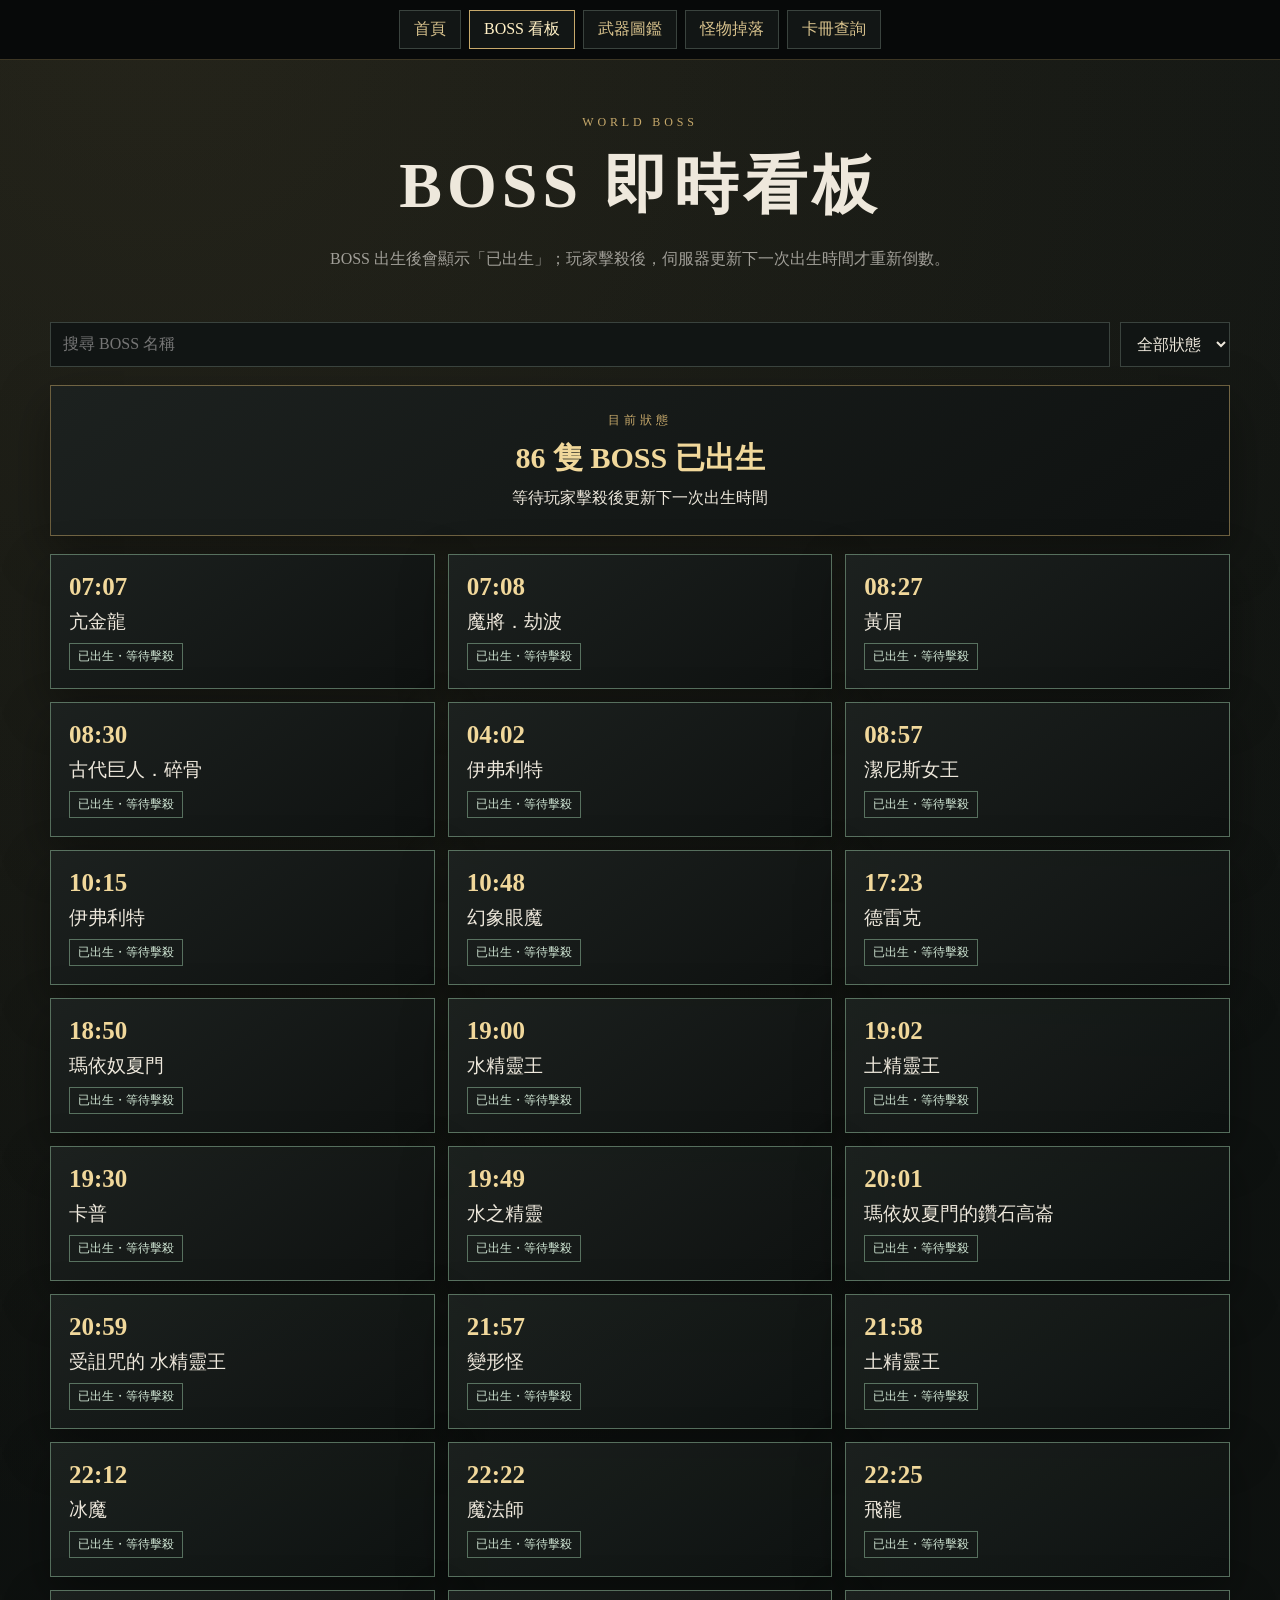
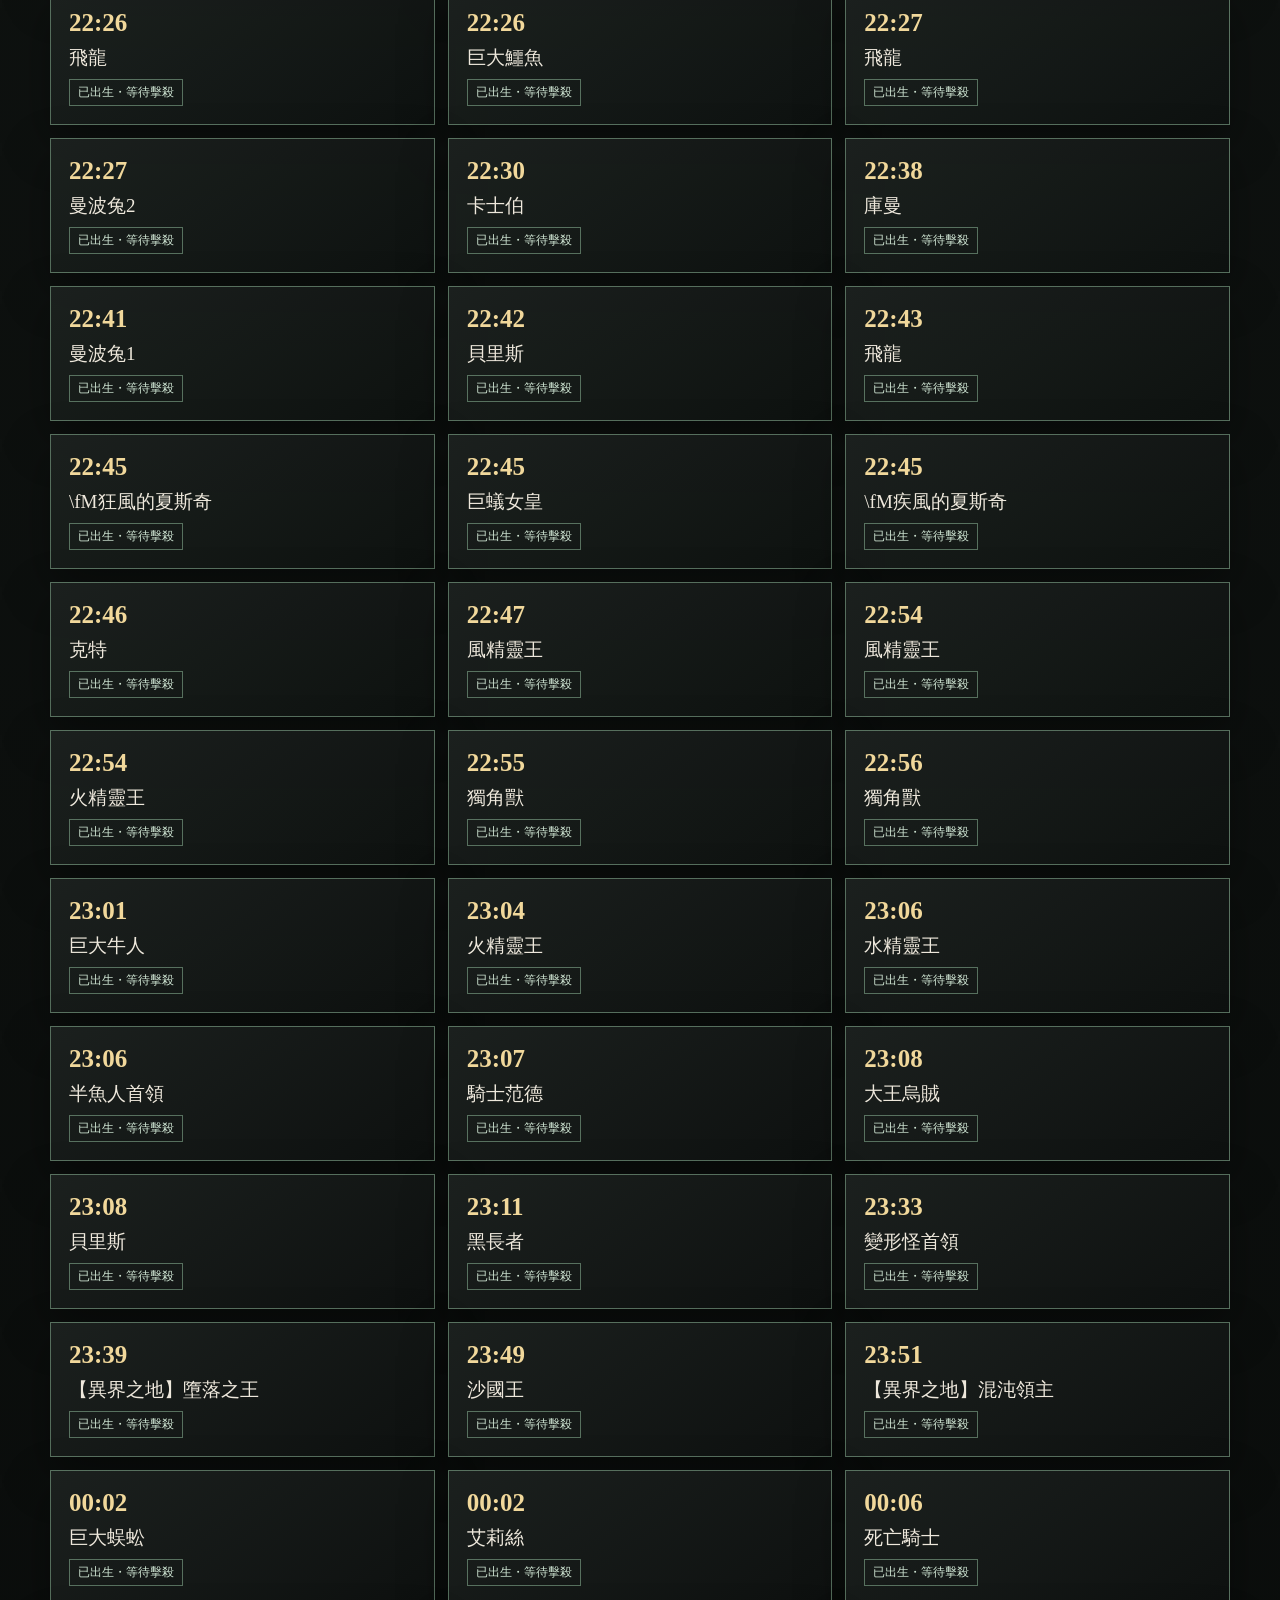
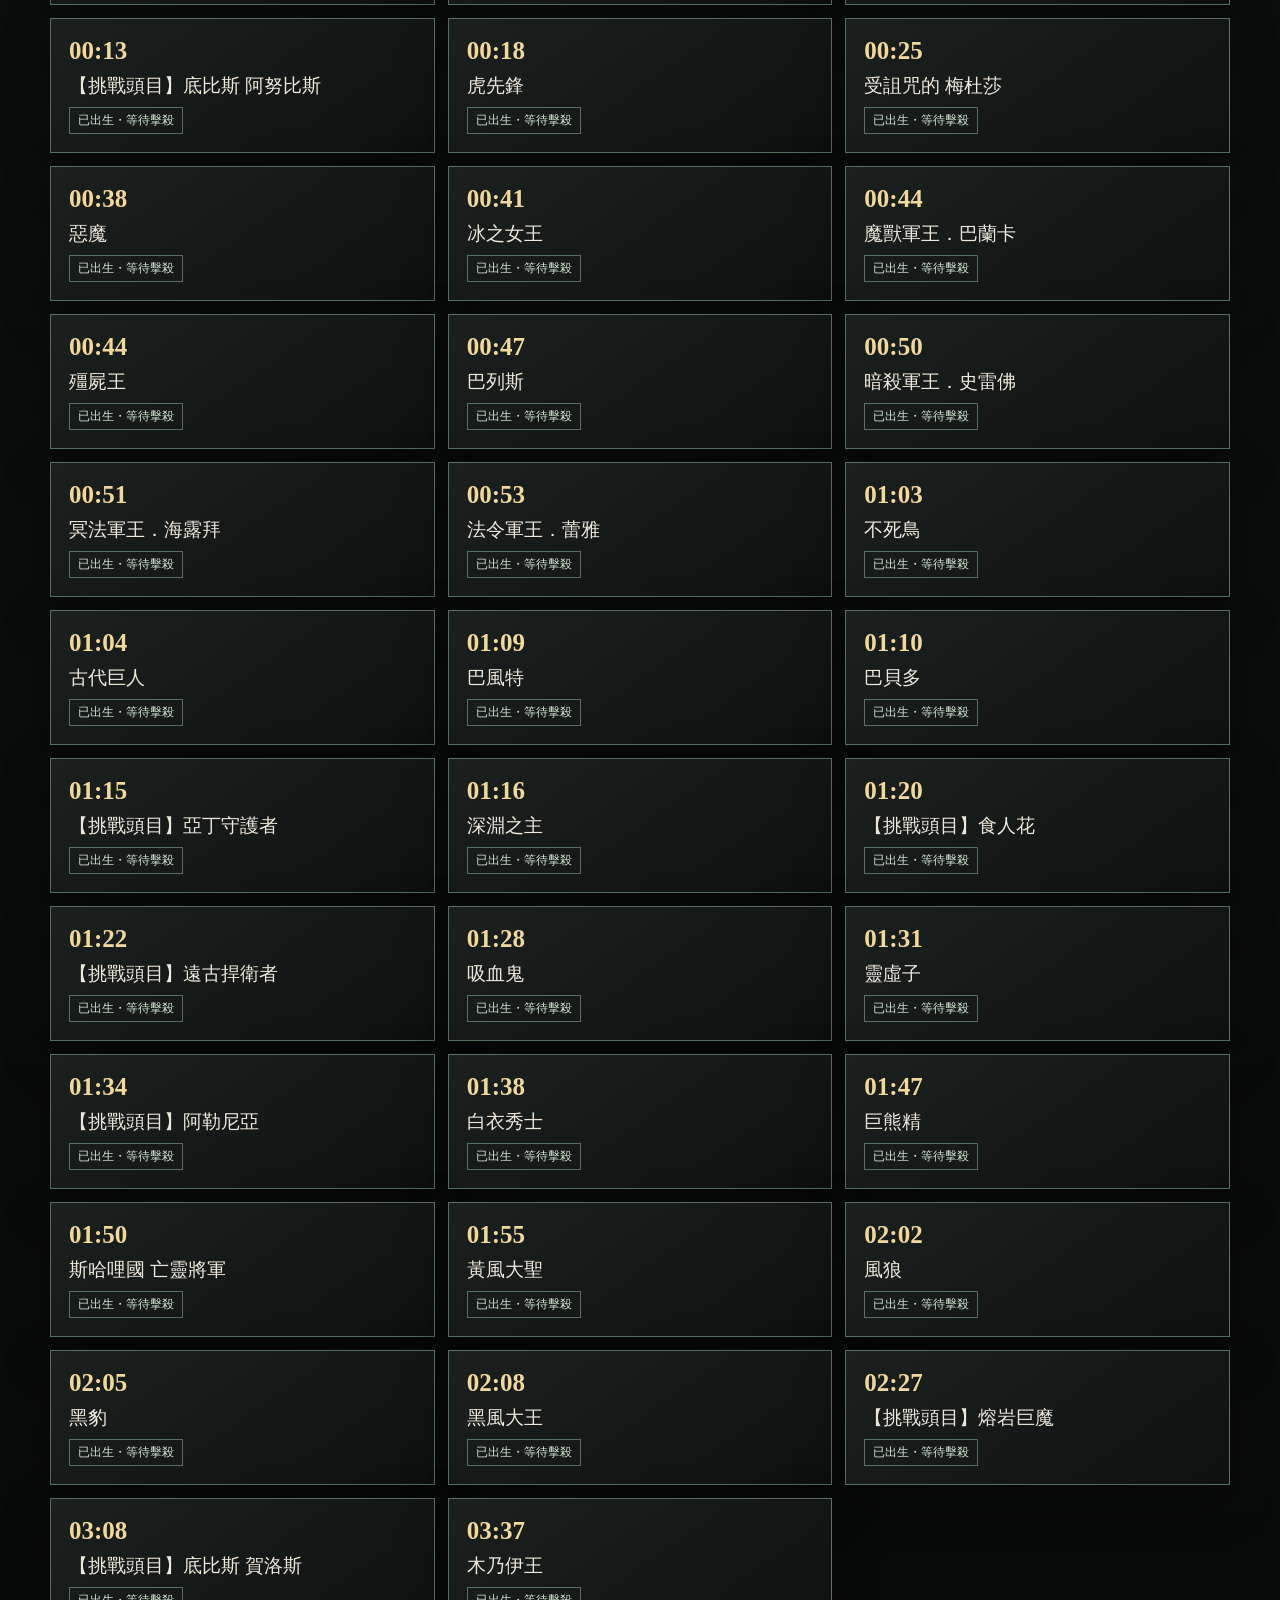
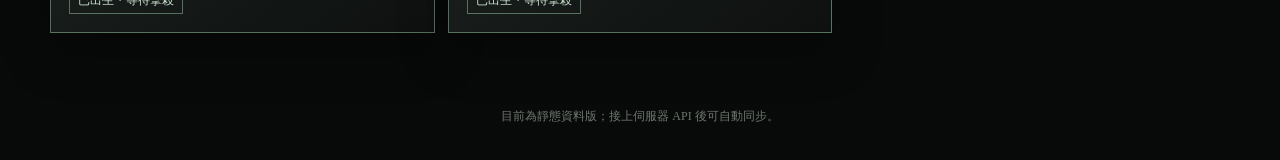
==== index.html @ adc169c2 "Add files via upload" ====
<!doctype html><html lang="zh-Hant"><head><meta charset="utf-8"><meta name="viewport" content="width=device-width,initial-scale=1"><title>黑神話天堂｜BOSS 即時看板</title><style>
:root{--bg:#090b0b;--panel:#151917;--line:#3a433e;--gold:#c7a96b;--gold2:#f1d89b;--text:#eee8dc;--muted:#a19f98;--green:#8fb89a;--red:#d18472}
*{box-sizing:border-box}body{margin:0;color:var(--text);font-family:"Noto Serif TC","Microsoft JhengHei",serif;background:radial-gradient(circle at 12% 0%,rgba(126,104,59,.18),transparent 30%),linear-gradient(180deg,#111513,#080a09);min-height:100vh}.wrap{width:min(1180px,calc(100% - 24px));margin:auto}.nav{position:sticky;top:0;z-index:20;display:flex;justify-content:center;gap:8px;flex-wrap:wrap;padding:10px;background:rgba(7,9,9,.95);border-bottom:1px solid rgba(199,169,107,.28);backdrop-filter:blur(10px)}.nav a{color:#d8c28d;text-decoration:none;border:1px solid var(--line);padding:8px 14px;background:#121615}.nav a:hover,.nav a.active{border-color:var(--gold);color:#fff0c5}.hero{text-align:center;padding:55px 0 32px}.eyebrow{color:var(--gold);letter-spacing:.32em;font-size:12px}.hero h1{margin:12px 0 8px;font-size:clamp(34px,6vw,64px);letter-spacing:.08em}.hero p{color:var(--muted);line-height:1.8}.panel{border:1px solid var(--line);background:linear-gradient(145deg,rgba(28,33,31,.97),rgba(14,17,16,.97));box-shadow:0 18px 48px rgba(0,0,0,.35)}.footer{text-align:center;color:#707670;padding:35px 0;font-size:12px}@media(max-width:600px){.nav a{padding:7px 9px;font-size:12px}.hero{padding-top:38px}}

.tools{display:grid;grid-template-columns:1fr auto;gap:10px;margin-bottom:18px}input,select{background:#111514;color:var(--text);border:1px solid var(--line);padding:12px;font:inherit}.lead{padding:26px;text-align:center;margin-bottom:18px;border-color:rgba(199,169,107,.5)}.lead-name{font-size:30px;color:var(--gold2);font-weight:800;margin:9px 0}.lead-time{font-size:48px;font-weight:800}.grid{display:grid;grid-template-columns:repeat(3,1fr);gap:13px;padding-bottom:40px}.card{padding:18px}.card.born{border-color:rgba(143,184,154,.55)}.card.next{border-color:var(--gold);box-shadow:0 0 30px rgba(199,169,107,.14)}.time{font-size:25px;color:var(--gold2);font-weight:800}.name{font-size:19px;margin:8px 0}.badge{display:inline-block;padding:4px 8px;font-size:12px;border:1px solid var(--line);color:var(--muted)}.born .badge{color:#d1e7d5;border-color:rgba(143,184,154,.55)}.next .badge{color:#ffe8ab;border-color:var(--gold)}.empty{padding:60px;text-align:center;color:var(--muted)}@media(max-width:900px){.grid{grid-template-columns:repeat(2,1fr)}}@media(max-width:600px){.tools{grid-template-columns:1fr}.grid{grid-template-columns:1fr}.lead-time{font-size:38px}}</style></head><body><nav class="nav"><a href="index.html">首頁</a><a class="active" href="boss.html">BOSS 看板</a><a href="weapon.html">武器圖鑑</a><a href="monster.html">怪物掉落</a><a href="cardbook.html">卡冊查詢</a></nav><header class="hero wrap"><div class="eyebrow">WORLD BOSS</div><h1>BOSS 即時看板</h1><p>BOSS 出生後會顯示「已出生」；玩家擊殺後，伺服器更新下一次出生時間才重新倒數。</p></header><main class="wrap"><div class="tools"><input id="q" placeholder="搜尋 BOSS 名稱"><select id="filter"><option value="all">全部狀態</option><option value="born">已出生</option><option value="future">倒數中</option></select></div><section id="lead" class="panel lead"></section><section id="grid" class="grid"></section></main><footer class="footer">目前為靜態資料版；接上伺服器 API 後可自動同步。</footer><script>const bosses=[{"name": "亢金龍", "spawnTime": "2026-07-11 07:07:59"}, {"name": "魔將．劫波", "spawnTime": "2026-07-11 07:08:57"}, {"name": "黃眉", "spawnTime": "2026-07-11 08:27:38"}, {"name": "古代巨人．碎骨", "spawnTime": "2026-07-11 08:30:13"}, {"name": "伊弗利特", "spawnTime": "2026-07-13 04:02:30"}, {"name": "潔尼斯女王", "spawnTime": "2026-07-13 08:57:05"}, {"name": "伊弗利特", "spawnTime": "2026-07-13 10:15:40"}, {"name": "幻象眼魔", "spawnTime": "2026-07-13 10:48:48"}, {"name": "德雷克", "spawnTime": "2026-07-13 17:23:53"}, {"name": "瑪依奴夏門", "spawnTime": "2026-07-13 18:50:08"}, {"name": "水精靈王", "spawnTime": "2026-07-13 19:00:11"}, {"name": "土精靈王", "spawnTime": "2026-07-13 19:02:53"}, {"name": "卡普", "spawnTime": "2026-07-13 19:30:39"}, {"name": "水之精靈", "spawnTime": "2026-07-13 19:49:08"}, {"name": "瑪依奴夏門的鑽石高崙", "spawnTime": "2026-07-13 20:01:25"}, {"name": "受詛咒的 水精靈王", "spawnTime": "2026-07-13 20:59:59"}, {"name": "變形怪", "spawnTime": "2026-07-13 21:57:09"}, {"name": "土精靈王", "spawnTime": "2026-07-13 21:58:41"}, {"name": "冰魔", "spawnTime": "2026-07-13 22:12:41"}, {"name": "魔法師", "spawnTime": "2026-07-13 22:22:42"}, {"name": "飛龍", "spawnTime": "2026-07-13 22:25:50"}, {"name": "飛龍", "spawnTime": "2026-07-13 22:26:11"}, {"name": "巨大鱷魚", "spawnTime": "2026-07-13 22:26:15"}, {"name": "飛龍", "spawnTime": "2026-07-13 22:27:11"}, {"name": "曼波兔2", "spawnTime": "2026-07-13 22:27:18"}, {"name": "卡士伯", "spawnTime": "2026-07-13 22:30:08"}, {"name": "庫曼", "spawnTime": "2026-07-13 22:38:08"}, {"name": "曼波兔1", "spawnTime": "2026-07-13 22:41:00"}, {"name": "貝里斯", "spawnTime": "2026-07-13 22:42:09"}, {"name": "飛龍", "spawnTime": "2026-07-13 22:43:41"}, {"name": "\\fM狂風的夏斯奇", "spawnTime": "2026-07-13 22:45:03"}, {"name": "巨蟻女皇", "spawnTime": "2026-07-13 22:45:11"}, {"name": "\\fM疾風的夏斯奇", "spawnTime": "2026-07-13 22:45:34"}, {"name": "克特", "spawnTime": "2026-07-13 22:46:01"}, {"name": "風精靈王", "spawnTime": "2026-07-13 22:47:48"}, {"name": "風精靈王", "spawnTime": "2026-07-13 22:54:18"}, {"name": "火精靈王", "spawnTime": "2026-07-13 22:54:48"}, {"name": "獨角獸", "spawnTime": "2026-07-13 22:55:56"}, {"name": "獨角獸", "spawnTime": "2026-07-13 22:56:07"}, {"name": "巨大牛人", "spawnTime": "2026-07-13 23:01:21"}, {"name": "火精靈王", "spawnTime": "2026-07-13 23:04:48"}, {"name": "水精靈王", "spawnTime": "2026-07-13 23:06:04"}, {"name": "半魚人首領", "spawnTime": "2026-07-13 23:06:33"}, {"name": "騎士范德", "spawnTime": "2026-07-13 23:07:24"}, {"name": "大王烏賊", "spawnTime": "2026-07-13 23:08:09"}, {"name": "貝里斯", "spawnTime": "2026-07-13 23:08:49"}, {"name": "黑長者", "spawnTime": "2026-07-13 23:11:35"}, {"name": "變形怪首領", "spawnTime": "2026-07-13 23:33:20"}, {"name": "【異界之地】墮落之王", "spawnTime": "2026-07-13 23:39:34"}, {"name": "沙國王", "spawnTime": "2026-07-13 23:49:21"}, {"name": "【異界之地】混沌領主", "spawnTime": "2026-07-13 23:51:11"}, {"name": "巨大蜈蚣", "spawnTime": "2026-07-14 00:02:01"}, {"name": "艾莉絲", "spawnTime": "2026-07-14 00:02:22"}, {"name": "死亡騎士", "spawnTime": "2026-07-14 00:06:01"}, {"name": "【挑戰頭目】底比斯 阿努比斯", "spawnTime": "2026-07-14 00:13:00"}, {"name": "虎先鋒", "spawnTime": "2026-07-14 00:18:01"}, {"name": "受詛咒的 梅杜莎", "spawnTime": "2026-07-14 00:25:06"}, {"name": "惡魔", "spawnTime": "2026-07-14 00:38:34"}, {"name": "冰之女王", "spawnTime": "2026-07-14 00:41:03"}, {"name": "魔獸軍王．巴蘭卡", "spawnTime": "2026-07-14 00:44:02"}, {"name": "殭屍王", "spawnTime": "2026-07-14 00:44:34"}, {"name": "巴列斯", "spawnTime": "2026-07-14 00:47:02"}, {"name": "暗殺軍王．史雷佛", "spawnTime": "2026-07-14 00:50:41"}, {"name": "冥法軍王．海露拜", "spawnTime": "2026-07-14 00:51:54"}, {"name": "法令軍王．蕾雅", "spawnTime": "2026-07-14 00:53:03"}, {"name": "不死鳥", "spawnTime": "2026-07-14 01:03:34"}, {"name": "古代巨人", "spawnTime": "2026-07-14 01:04:35"}, {"name": "巴風特", "spawnTime": "2026-07-14 01:09:35"}, {"name": "巴貝多", "spawnTime": "2026-07-14 01:10:49"}, {"name": "【挑戰頭目】亞丁守護者", "spawnTime": "2026-07-14 01:15:11"}, {"name": "深淵之主", "spawnTime": "2026-07-14 01:16:22"}, {"name": "【挑戰頭目】食人花", "spawnTime": "2026-07-14 01:20:21"}, {"name": "【挑戰頭目】遠古捍衛者", "spawnTime": "2026-07-14 01:22:33"}, {"name": "吸血鬼", "spawnTime": "2026-07-14 01:28:07"}, {"name": "靈虛子", "spawnTime": "2026-07-14 01:31:33"}, {"name": "【挑戰頭目】阿勒尼亞", "spawnTime": "2026-07-14 01:34:08"}, {"name": "白衣秀士", "spawnTime": "2026-07-14 01:38:11"}, {"name": "巨熊精", "spawnTime": "2026-07-14 01:47:34"}, {"name": "斯哈哩國 亡靈將軍", "spawnTime": "2026-07-14 01:50:51"}, {"name": "黃風大聖", "spawnTime": "2026-07-14 01:55:03"}, {"name": "風狼", "spawnTime": "2026-07-14 02:02:41"}, {"name": "黑豹", "spawnTime": "2026-07-14 02:05:33"}, {"name": "黑風大王", "spawnTime": "2026-07-14 02:08:22"}, {"name": "【挑戰頭目】熔岩巨魔", "spawnTime": "2026-07-14 02:27:18"}, {"name": "【挑戰頭目】底比斯 賀洛斯", "spawnTime": "2026-07-14 03:08:48"}, {"name": "木乃伊王", "spawnTime": "2026-07-14 03:37:06"}];function parse(b){return {...b,d:new Date(b.spawnTime.replace(' ','T'))}}function fmt(s){return [Math.floor(s/3600),Math.floor(s%3600/60),s%60].map(v=>String(v).padStart(2,'0')).join(':')}function render(){const now=new Date(),q=document.getElementById('q').value.trim().toLowerCase(),f=document.getElementById('filter').value;let list=bosses.map(parse).filter(b=>b.name.toLowerCase().includes(q));list=list.filter(b=>f==='all'||(f==='born'?b.d<=now:b.d>now)).sort((a,b)=>a.d-b.d);const future=bosses.map(parse).filter(b=>b.d>now).sort((a,b)=>a.d-b.d);const born=bosses.map(parse).filter(b=>b.d<=now);const lead=document.getElementById('lead');if(future.length){const b=future[0],s=Math.max(0,Math.floor((b.d-now)/1000));lead.innerHTML='<div class="eyebrow">下一隻即將出生</div><div class="lead-name">'+b.name+'</div><div class="lead-time">'+fmt(s)+'</div><div class="status">預計時間 '+b.d.toLocaleString('zh-TW',{hour12:false})+'</div>';}else{lead.innerHTML='<div class="eyebrow">目前狀態</div><div class="lead-name">'+born.length+' 隻 BOSS 已出生</div><div class="status">等待玩家擊殺後更新下一次出生時間</div>';}document.getElementById('grid').innerHTML=list.length?list.map((b,i)=>{const isBorn=b.d<=now,s=Math.max(0,Math.floor((b.d-now)/1000)),isNext=!isBorn&&future[0]&&b.name===future[0].name&&b.spawnTime===future[0].spawnTime;return '<article class="panel card '+(isBorn?'born ':isNext?'next ':'')+'"><div class="time">'+b.d.toLocaleTimeString('zh-TW',{hour:'2-digit',minute:'2-digit',hour12:false})+'</div><div class="name">'+b.name+'</div><span class="badge">'+(isBorn?'已出生・等待擊殺':isNext?'下一隻・'+fmt(s):'倒數 '+fmt(s))+'</span></article>'}).join(''):'<div class="panel empty">找不到符合條件的 BOSS。</div>';}document.getElementById('q').addEventListener('input',render);document.getElementById('filter').addEventListener('change',render);render();setInterval(render,1000);</script></body></html>
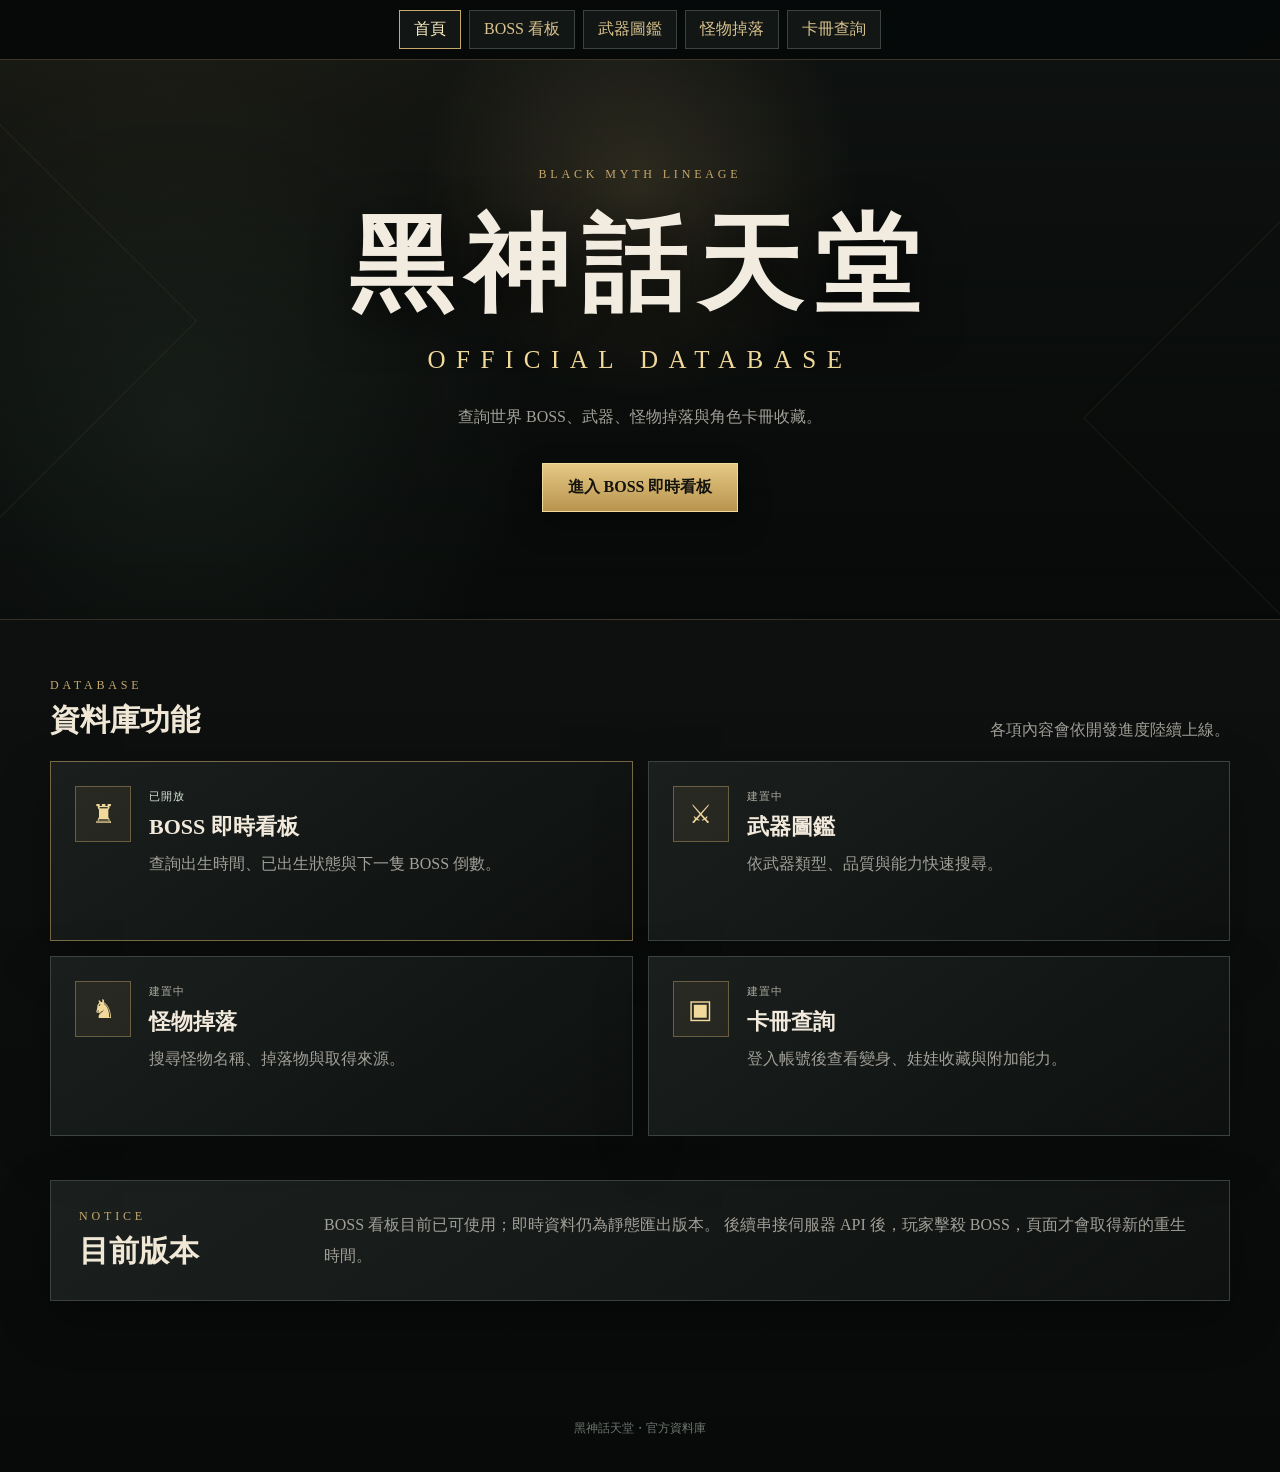
==== commit 1c130bb3: "建立官方資料庫首頁" ====
--- a/index.html
+++ b/index.html
@@ -1,5 +1,94 @@
-<!doctype html><html lang="zh-Hant"><head><meta charset="utf-8"><meta name="viewport" content="width=device-width,initial-scale=1"><title>黑神話天堂｜BOSS 即時看板</title><style>
-:root{--bg:#090b0b;--panel:#151917;--line:#3a433e;--gold:#c7a96b;--gold2:#f1d89b;--text:#eee8dc;--muted:#a19f98;--green:#8fb89a;--red:#d18472}
-*{box-sizing:border-box}body{margin:0;color:var(--text);font-family:"Noto Serif TC","Microsoft JhengHei",serif;background:radial-gradient(circle at 12% 0%,rgba(126,104,59,.18),transparent 30%),linear-gradient(180deg,#111513,#080a09);min-height:100vh}.wrap{width:min(1180px,calc(100% - 24px));margin:auto}.nav{position:sticky;top:0;z-index:20;display:flex;justify-content:center;gap:8px;flex-wrap:wrap;padding:10px;background:rgba(7,9,9,.95);border-bottom:1px solid rgba(199,169,107,.28);backdrop-filter:blur(10px)}.nav a{color:#d8c28d;text-decoration:none;border:1px solid var(--line);padding:8px 14px;background:#121615}.nav a:hover,.nav a.active{border-color:var(--gold);color:#fff0c5}.hero{text-align:center;padding:55px 0 32px}.eyebrow{color:var(--gold);letter-spacing:.32em;font-size:12px}.hero h1{margin:12px 0 8px;font-size:clamp(34px,6vw,64px);letter-spacing:.08em}.hero p{color:var(--muted);line-height:1.8}.panel{border:1px solid var(--line);background:linear-gradient(145deg,rgba(28,33,31,.97),rgba(14,17,16,.97));box-shadow:0 18px 48px rgba(0,0,0,.35)}.footer{text-align:center;color:#707670;padding:35px 0;font-size:12px}@media(max-width:600px){.nav a{padding:7px 9px;font-size:12px}.hero{padding-top:38px}}
+<!doctype html>
+<html lang="zh-Hant">
+<head>
+  <meta charset="utf-8">
+  <meta name="viewport" content="width=device-width,initial-scale=1">
+  <title>黑神話天堂｜官方資料庫</title>
+  <meta name="description" content="黑神話天堂官方資料庫，包含 BOSS 看板、武器圖鑑、怪物掉落與卡冊查詢。">
+  <link rel="stylesheet" href="./css/style.css?v=3">
+</head>
+<body>
+  <nav class="nav">
+    <a class="active" href="./">首頁</a>
+    <a href="./boss/">BOSS 看板</a>
+    <a href="./weapon/">武器圖鑑</a>
+    <a href="./monster/">怪物掉落</a>
+    <a href="./cardbook/">卡冊查詢</a>
+  </nav>
 
-.tools{display:grid;grid-template-columns:1fr auto;gap:10px;margin-bottom:18px}input,select{background:#111514;color:var(--text);border:1px solid var(--line);padding:12px;font:inherit}.lead{padding:26px;text-align:center;margin-bottom:18px;border-color:rgba(199,169,107,.5)}.lead-name{font-size:30px;color:var(--gold2);font-weight:800;margin:9px 0}.lead-time{font-size:48px;font-weight:800}.grid{display:grid;grid-template-columns:repeat(3,1fr);gap:13px;padding-bottom:40px}.card{padding:18px}.card.born{border-color:rgba(143,184,154,.55)}.card.next{border-color:var(--gold);box-shadow:0 0 30px rgba(199,169,107,.14)}.time{font-size:25px;color:var(--gold2);font-weight:800}.name{font-size:19px;margin:8px 0}.badge{display:inline-block;padding:4px 8px;font-size:12px;border:1px solid var(--line);color:var(--muted)}.born .badge{color:#d1e7d5;border-color:rgba(143,184,154,.55)}.next .badge{color:#ffe8ab;border-color:var(--gold)}.empty{padding:60px;text-align:center;color:var(--muted)}@media(max-width:900px){.grid{grid-template-columns:repeat(2,1fr)}}@media(max-width:600px){.tools{grid-template-columns:1fr}.grid{grid-template-columns:1fr}.lead-time{font-size:38px}}</style></head><body><nav class="nav"><a href="index.html">首頁</a><a class="active" href="boss.html">BOSS 看板</a><a href="weapon.html">武器圖鑑</a><a href="monster.html">怪物掉落</a><a href="cardbook.html">卡冊查詢</a></nav><header class="hero wrap"><div class="eyebrow">WORLD BOSS</div><h1>BOSS 即時看板</h1><p>BOSS 出生後會顯示「已出生」；玩家擊殺後，伺服器更新下一次出生時間才重新倒數。</p></header><main class="wrap"><div class="tools"><input id="q" placeholder="搜尋 BOSS 名稱"><select id="filter"><option value="all">全部狀態</option><option value="born">已出生</option><option value="future">倒數中</option></select></div><section id="lead" class="panel lead"></section><section id="grid" class="grid"></section></main><footer class="footer">目前為靜態資料版；接上伺服器 API 後可自動同步。</footer><script>const bosses=[{"name": "亢金龍", "spawnTime": "2026-07-11 07:07:59"}, {"name": "魔將．劫波", "spawnTime": "2026-07-11 07:08:57"}, {"name": "黃眉", "spawnTime": "2026-07-11 08:27:38"}, {"name": "古代巨人．碎骨", "spawnTime": "2026-07-11 08:30:13"}, {"name": "伊弗利特", "spawnTime": "2026-07-13 04:02:30"}, {"name": "潔尼斯女王", "spawnTime": "2026-07-13 08:57:05"}, {"name": "伊弗利特", "spawnTime": "2026-07-13 10:15:40"}, {"name": "幻象眼魔", "spawnTime": "2026-07-13 10:48:48"}, {"name": "德雷克", "spawnTime": "2026-07-13 17:23:53"}, {"name": "瑪依奴夏門", "spawnTime": "2026-07-13 18:50:08"}, {"name": "水精靈王", "spawnTime": "2026-07-13 19:00:11"}, {"name": "土精靈王", "spawnTime": "2026-07-13 19:02:53"}, {"name": "卡普", "spawnTime": "2026-07-13 19:30:39"}, {"name": "水之精靈", "spawnTime": "2026-07-13 19:49:08"}, {"name": "瑪依奴夏門的鑽石高崙", "spawnTime": "2026-07-13 20:01:25"}, {"name": "受詛咒的 水精靈王", "spawnTime": "2026-07-13 20:59:59"}, {"name": "變形怪", "spawnTime": "2026-07-13 21:57:09"}, {"name": "土精靈王", "spawnTime": "2026-07-13 21:58:41"}, {"name": "冰魔", "spawnTime": "2026-07-13 22:12:41"}, {"name": "魔法師", "spawnTime": "2026-07-13 22:22:42"}, {"name": "飛龍", "spawnTime": "2026-07-13 22:25:50"}, {"name": "飛龍", "spawnTime": "2026-07-13 22:26:11"}, {"name": "巨大鱷魚", "spawnTime": "2026-07-13 22:26:15"}, {"name": "飛龍", "spawnTime": "2026-07-13 22:27:11"}, {"name": "曼波兔2", "spawnTime": "2026-07-13 22:27:18"}, {"name": "卡士伯", "spawnTime": "2026-07-13 22:30:08"}, {"name": "庫曼", "spawnTime": "2026-07-13 22:38:08"}, {"name": "曼波兔1", "spawnTime": "2026-07-13 22:41:00"}, {"name": "貝里斯", "spawnTime": "2026-07-13 22:42:09"}, {"name": "飛龍", "spawnTime": "2026-07-13 22:43:41"}, {"name": "\\fM狂風的夏斯奇", "spawnTime": "2026-07-13 22:45:03"}, {"name": "巨蟻女皇", "spawnTime": "2026-07-13 22:45:11"}, {"name": "\\fM疾風的夏斯奇", "spawnTime": "2026-07-13 22:45:34"}, {"name": "克特", "spawnTime": "2026-07-13 22:46:01"}, {"name": "風精靈王", "spawnTime": "2026-07-13 22:47:48"}, {"name": "風精靈王", "spawnTime": "2026-07-13 22:54:18"}, {"name": "火精靈王", "spawnTime": "2026-07-13 22:54:48"}, {"name": "獨角獸", "spawnTime": "2026-07-13 22:55:56"}, {"name": "獨角獸", "spawnTime": "2026-07-13 22:56:07"}, {"name": "巨大牛人", "spawnTime": "2026-07-13 23:01:21"}, {"name": "火精靈王", "spawnTime": "2026-07-13 23:04:48"}, {"name": "水精靈王", "spawnTime": "2026-07-13 23:06:04"}, {"name": "半魚人首領", "spawnTime": "2026-07-13 23:06:33"}, {"name": "騎士范德", "spawnTime": "2026-07-13 23:07:24"}, {"name": "大王烏賊", "spawnTime": "2026-07-13 23:08:09"}, {"name": "貝里斯", "spawnTime": "2026-07-13 23:08:49"}, {"name": "黑長者", "spawnTime": "2026-07-13 23:11:35"}, {"name": "變形怪首領", "spawnTime": "2026-07-13 23:33:20"}, {"name": "【異界之地】墮落之王", "spawnTime": "2026-07-13 23:39:34"}, {"name": "沙國王", "spawnTime": "2026-07-13 23:49:21"}, {"name": "【異界之地】混沌領主", "spawnTime": "2026-07-13 23:51:11"}, {"name": "巨大蜈蚣", "spawnTime": "2026-07-14 00:02:01"}, {"name": "艾莉絲", "spawnTime": "2026-07-14 00:02:22"}, {"name": "死亡騎士", "spawnTime": "2026-07-14 00:06:01"}, {"name": "【挑戰頭目】底比斯 阿努比斯", "spawnTime": "2026-07-14 00:13:00"}, {"name": "虎先鋒", "spawnTime": "2026-07-14 00:18:01"}, {"name": "受詛咒的 梅杜莎", "spawnTime": "2026-07-14 00:25:06"}, {"name": "惡魔", "spawnTime": "2026-07-14 00:38:34"}, {"name": "冰之女王", "spawnTime": "2026-07-14 00:41:03"}, {"name": "魔獸軍王．巴蘭卡", "spawnTime": "2026-07-14 00:44:02"}, {"name": "殭屍王", "spawnTime": "2026-07-14 00:44:34"}, {"name": "巴列斯", "spawnTime": "2026-07-14 00:47:02"}, {"name": "暗殺軍王．史雷佛", "spawnTime": "2026-07-14 00:50:41"}, {"name": "冥法軍王．海露拜", "spawnTime": "2026-07-14 00:51:54"}, {"name": "法令軍王．蕾雅", "spawnTime": "2026-07-14 00:53:03"}, {"name": "不死鳥", "spawnTime": "2026-07-14 01:03:34"}, {"name": "古代巨人", "spawnTime": "2026-07-14 01:04:35"}, {"name": "巴風特", "spawnTime": "2026-07-14 01:09:35"}, {"name": "巴貝多", "spawnTime": "2026-07-14 01:10:49"}, {"name": "【挑戰頭目】亞丁守護者", "spawnTime": "2026-07-14 01:15:11"}, {"name": "深淵之主", "spawnTime": "2026-07-14 01:16:22"}, {"name": "【挑戰頭目】食人花", "spawnTime": "2026-07-14 01:20:21"}, {"name": "【挑戰頭目】遠古捍衛者", "spawnTime": "2026-07-14 01:22:33"}, {"name": "吸血鬼", "spawnTime": "2026-07-14 01:28:07"}, {"name": "靈虛子", "spawnTime": "2026-07-14 01:31:33"}, {"name": "【挑戰頭目】阿勒尼亞", "spawnTime": "2026-07-14 01:34:08"}, {"name": "白衣秀士", "spawnTime": "2026-07-14 01:38:11"}, {"name": "巨熊精", "spawnTime": "2026-07-14 01:47:34"}, {"name": "斯哈哩國 亡靈將軍", "spawnTime": "2026-07-14 01:50:51"}, {"name": "黃風大聖", "spawnTime": "2026-07-14 01:55:03"}, {"name": "風狼", "spawnTime": "2026-07-14 02:02:41"}, {"name": "黑豹", "spawnTime": "2026-07-14 02:05:33"}, {"name": "黑風大王", "spawnTime": "2026-07-14 02:08:22"}, {"name": "【挑戰頭目】熔岩巨魔", "spawnTime": "2026-07-14 02:27:18"}, {"name": "【挑戰頭目】底比斯 賀洛斯", "spawnTime": "2026-07-14 03:08:48"}, {"name": "木乃伊王", "spawnTime": "2026-07-14 03:37:06"}];function parse(b){return {...b,d:new Date(b.spawnTime.replace(' ','T'))}}function fmt(s){return [Math.floor(s/3600),Math.floor(s%3600/60),s%60].map(v=>String(v).padStart(2,'0')).join(':')}function render(){const now=new Date(),q=document.getElementById('q').value.trim().toLowerCase(),f=document.getElementById('filter').value;let list=bosses.map(parse).filter(b=>b.name.toLowerCase().includes(q));list=list.filter(b=>f==='all'||(f==='born'?b.d<=now:b.d>now)).sort((a,b)=>a.d-b.d);const future=bosses.map(parse).filter(b=>b.d>now).sort((a,b)=>a.d-b.d);const born=bosses.map(parse).filter(b=>b.d<=now);const lead=document.getElementById('lead');if(future.length){const b=future[0],s=Math.max(0,Math.floor((b.d-now)/1000));lead.innerHTML='<div class="eyebrow">下一隻即將出生</div><div class="lead-name">'+b.name+'</div><div class="lead-time">'+fmt(s)+'</div><div class="status">預計時間 '+b.d.toLocaleString('zh-TW',{hour12:false})+'</div>';}else{lead.innerHTML='<div class="eyebrow">目前狀態</div><div class="lead-name">'+born.length+' 隻 BOSS 已出生</div><div class="status">等待玩家擊殺後更新下一次出生時間</div>';}document.getElementById('grid').innerHTML=list.length?list.map((b,i)=>{const isBorn=b.d<=now,s=Math.max(0,Math.floor((b.d-now)/1000)),isNext=!isBorn&&future[0]&&b.name===future[0].name&&b.spawnTime===future[0].spawnTime;return '<article class="panel card '+(isBorn?'born ':isNext?'next ':'')+'"><div class="time">'+b.d.toLocaleTimeString('zh-TW',{hour:'2-digit',minute:'2-digit',hour12:false})+'</div><div class="name">'+b.name+'</div><span class="badge">'+(isBorn?'已出生・等待擊殺':isNext?'下一隻・'+fmt(s):'倒數 '+fmt(s))+'</span></article>'}).join(''):'<div class="panel empty">找不到符合條件的 BOSS。</div>';}document.getElementById('q').addEventListener('input',render);document.getElementById('filter').addEventListener('change',render);render();setInterval(render,1000);</script></body></html>+  <header class="home-hero">
+    <div class="wrap home-hero-inner">
+      <div class="eyebrow">BLACK MYTH LINEAGE</div>
+      <h1>黑神話天堂</h1>
+      <div class="home-subtitle">OFFICIAL DATABASE</div>
+      <p>查詢世界 BOSS、武器、怪物掉落與角色卡冊收藏。</p>
+      <a class="primary-button" href="./boss/">進入 BOSS 即時看板</a>
+    </div>
+  </header>
+
+  <main class="wrap home-main">
+    <section class="home-section">
+      <div class="section-heading">
+        <div>
+          <div class="eyebrow">DATABASE</div>
+          <h2>資料庫功能</h2>
+        </div>
+        <p>各項內容會依開發進度陸續上線。</p>
+      </div>
+
+      <div class="feature-grid">
+        <a class="feature-card available" href="./boss/">
+          <div class="feature-icon">♜</div>
+          <div class="feature-content">
+            <span class="feature-status">已開放</span>
+            <h3>BOSS 即時看板</h3>
+            <p>查詢出生時間、已出生狀態與下一隻 BOSS 倒數。</p>
+          </div>
+        </a>
+
+        <a class="feature-card preparing" href="./weapon/">
+          <div class="feature-icon">⚔</div>
+          <div class="feature-content">
+            <span class="feature-status">建置中</span>
+            <h3>武器圖鑑</h3>
+            <p>依武器類型、品質與能力快速搜尋。</p>
+          </div>
+        </a>
+
+        <a class="feature-card preparing" href="./monster/">
+          <div class="feature-icon">♞</div>
+          <div class="feature-content">
+            <span class="feature-status">建置中</span>
+            <h3>怪物掉落</h3>
+            <p>搜尋怪物名稱、掉落物與取得來源。</p>
+          </div>
+        </a>
+
+        <a class="feature-card preparing" href="./cardbook/">
+          <div class="feature-icon">▣</div>
+          <div class="feature-content">
+            <span class="feature-status">建置中</span>
+            <h3>卡冊查詢</h3>
+            <p>登入帳號後查看變身、娃娃收藏與附加能力。</p>
+          </div>
+        </a>
+      </div>
+    </section>
+
+    <section class="home-section home-note panel">
+      <div>
+        <div class="eyebrow">NOTICE</div>
+        <h2>目前版本</h2>
+      </div>
+      <p>
+        BOSS 看板目前已可使用；即時資料仍為靜態匯出版本。
+        後續串接伺服器 API 後，玩家擊殺 BOSS，頁面才會取得新的重生時間。
+      </p>
+    </section>
+  </main>
+
+  <footer class="footer">
+    黑神話天堂・官方資料庫
+  </footer>
+</body>
+</html>
--- a/css/style.css
+++ b/css/style.css
@@ -0,0 +1,183 @@
+/* 黑神話天堂官方資料庫：共用風格 */
+:root{--bg:#090b0b;--panel:#151917;--line:#3a433e;--gold:#c7a96b;--gold2:#f1d89b;--text:#eee8dc;--muted:#a19f98;--green:#8fb89a}
+*{box-sizing:border-box}
+body{margin:0;min-height:100vh;color:var(--text);font-family:"Noto Serif TC","Microsoft JhengHei",serif;background:radial-gradient(circle at 12% 0%,rgba(126,104,59,.18),transparent 30%),linear-gradient(180deg,#111513,#080a09)}
+.wrap{width:min(1180px,calc(100% - 24px));margin:auto}
+.nav{position:sticky;top:0;z-index:20;display:flex;justify-content:center;gap:8px;flex-wrap:wrap;padding:10px;background:rgba(7,9,9,.95);border-bottom:1px solid rgba(199,169,107,.28);backdrop-filter:blur(10px)}
+.nav a{color:#d8c28d;text-decoration:none;border:1px solid var(--line);padding:8px 14px;background:#121615}
+.nav a:hover,.nav a.active{border-color:var(--gold);color:#fff0c5}
+.hero{text-align:center;padding:55px 0 32px}
+.eyebrow{color:var(--gold);letter-spacing:.32em;font-size:12px}
+.hero h1{margin:12px 0 8px;font-size:clamp(34px,6vw,64px);letter-spacing:.08em}
+.hero p{color:var(--muted);line-height:1.8}
+.panel{border:1px solid var(--line);background:linear-gradient(145deg,rgba(28,33,31,.97),rgba(14,17,16,.97));box-shadow:0 18px 48px rgba(0,0,0,.35)}
+.tools{display:grid;grid-template-columns:1fr auto;gap:10px;margin-bottom:18px}
+input,select{background:#111514;color:var(--text);border:1px solid var(--line);padding:12px;font:inherit}
+.lead{padding:26px;text-align:center;margin-bottom:18px;border-color:rgba(199,169,107,.5)}
+.lead-name{font-size:30px;color:var(--gold2);font-weight:800;margin:9px 0}
+.lead-time{font-size:48px;font-weight:800}
+.status{color:var(--muted);margin-top:8px}
+.grid{display:grid;grid-template-columns:repeat(3,1fr);gap:13px;padding-bottom:40px}
+.card{padding:18px}
+.card.born{border-color:rgba(143,184,154,.55)}
+.card.next{border-color:var(--gold);box-shadow:0 0 30px rgba(199,169,107,.14)}
+.time{font-size:25px;color:var(--gold2);font-weight:800}
+.name{font-size:19px;margin:8px 0}
+.badge{display:inline-block;padding:4px 8px;font-size:12px;border:1px solid var(--line);color:var(--muted)}
+.born .badge{color:#d1e7d5;border-color:rgba(143,184,154,.55)}
+.next .badge{color:#ffe8ab;border-color:var(--gold)}
+.empty{grid-column:1/-1;padding:60px;text-align:center;color:var(--muted)}
+.footer{text-align:center;color:#707670;padding:35px 0;font-size:12px}
+@media(max-width:900px){.grid{grid-template-columns:repeat(2,1fr)}}
+@media(max-width:600px){.nav a{padding:7px 9px;font-size:12px}.hero{padding-top:38px}.tools{grid-template-columns:1fr}.grid{grid-template-columns:1fr}.lead-time{font-size:38px}}
+
+/* ===== 官方資料庫首頁 ===== */
+.home-hero{
+  position:relative;
+  overflow:hidden;
+  min-height:560px;
+  display:grid;
+  place-items:center;
+  text-align:center;
+  border-bottom:1px solid rgba(199,169,107,.22);
+  background:
+    radial-gradient(circle at 50% 22%,rgba(199,169,107,.17),transparent 28%),
+    radial-gradient(circle at 14% 65%,rgba(79,108,89,.16),transparent 30%),
+    linear-gradient(180deg,rgba(9,11,11,.3),rgba(8,10,9,.98));
+}
+.home-hero:before,
+.home-hero:after{
+  content:"";
+  position:absolute;
+  width:360px;
+  height:360px;
+  border:1px solid rgba(199,169,107,.09);
+  transform:rotate(45deg);
+}
+.home-hero:before{left:-240px;top:80px}
+.home-hero:after{right:-240px;bottom:20px}
+.home-hero-inner{position:relative;z-index:1;padding:80px 0}
+.home-hero h1{
+  margin:14px 0 0;
+  font-size:clamp(50px,9vw,104px);
+  letter-spacing:.12em;
+  color:#f2ece0;
+  text-shadow:0 12px 45px rgba(0,0,0,.7);
+}
+.home-subtitle{
+  margin-top:10px;
+  color:var(--gold2);
+  font-size:clamp(17px,2.5vw,25px);
+  letter-spacing:.42em;
+}
+.home-hero p{
+  margin:28px auto 30px;
+  max-width:680px;
+  color:var(--muted);
+  font-size:16px;
+  line-height:1.9;
+}
+.primary-button{
+  display:inline-block;
+  padding:13px 25px;
+  color:#15130e;
+  font-weight:800;
+  text-decoration:none;
+  border:1px solid var(--gold2);
+  background:linear-gradient(180deg,#e5c985,#b8944e);
+  box-shadow:0 12px 30px rgba(0,0,0,.35);
+}
+.primary-button:hover{
+  transform:translateY(-1px);
+  filter:brightness(1.08);
+}
+.home-main{padding:58px 0 40px}
+.home-section{margin-bottom:44px}
+.section-heading{
+  display:flex;
+  align-items:flex-end;
+  justify-content:space-between;
+  gap:20px;
+  margin-bottom:20px;
+}
+.section-heading h2,
+.home-note h2{
+  margin:7px 0 0;
+  font-size:30px;
+  color:#f0e7d6;
+}
+.section-heading p{margin:0;color:var(--muted)}
+.feature-grid{
+  display:grid;
+  grid-template-columns:repeat(2,minmax(0,1fr));
+  gap:15px;
+}
+.feature-card{
+  position:relative;
+  min-height:180px;
+  display:flex;
+  gap:18px;
+  align-items:flex-start;
+  padding:24px;
+  color:inherit;
+  text-decoration:none;
+  border:1px solid var(--line);
+  background:linear-gradient(145deg,rgba(27,32,30,.97),rgba(13,16,15,.97));
+  box-shadow:0 18px 48px rgba(0,0,0,.29);
+  transition:.2s ease;
+}
+.feature-card:hover{
+  transform:translateY(-3px);
+  border-color:rgba(199,169,107,.7);
+}
+.feature-card.available{
+  border-color:rgba(199,169,107,.56);
+}
+.feature-icon{
+  flex:0 0 56px;
+  width:56px;
+  height:56px;
+  display:grid;
+  place-items:center;
+  color:var(--gold2);
+  border:1px solid rgba(199,169,107,.42);
+  background:rgba(199,169,107,.08);
+  font-size:26px;
+}
+.feature-content h3{
+  margin:8px 0;
+  color:#f2eadc;
+  font-size:22px;
+}
+.feature-content p{
+  margin:0;
+  color:var(--muted);
+  line-height:1.7;
+}
+.feature-status{
+  display:inline-block;
+  color:#d8e7d9;
+  font-size:11px;
+  letter-spacing:.1em;
+}
+.preparing .feature-status{color:#aca99f}
+.home-note{
+  display:grid;
+  grid-template-columns:220px 1fr;
+  gap:25px;
+  align-items:center;
+  padding:28px;
+}
+.home-note p{
+  margin:0;
+  color:var(--muted);
+  line-height:1.9;
+}
+@media(max-width:760px){
+  .home-hero{min-height:500px}
+  .home-hero h1{letter-spacing:.06em}
+  .home-subtitle{letter-spacing:.22em}
+  .section-heading{align-items:flex-start;flex-direction:column}
+  .feature-grid{grid-template-columns:1fr}
+  .home-note{grid-template-columns:1fr}
+}
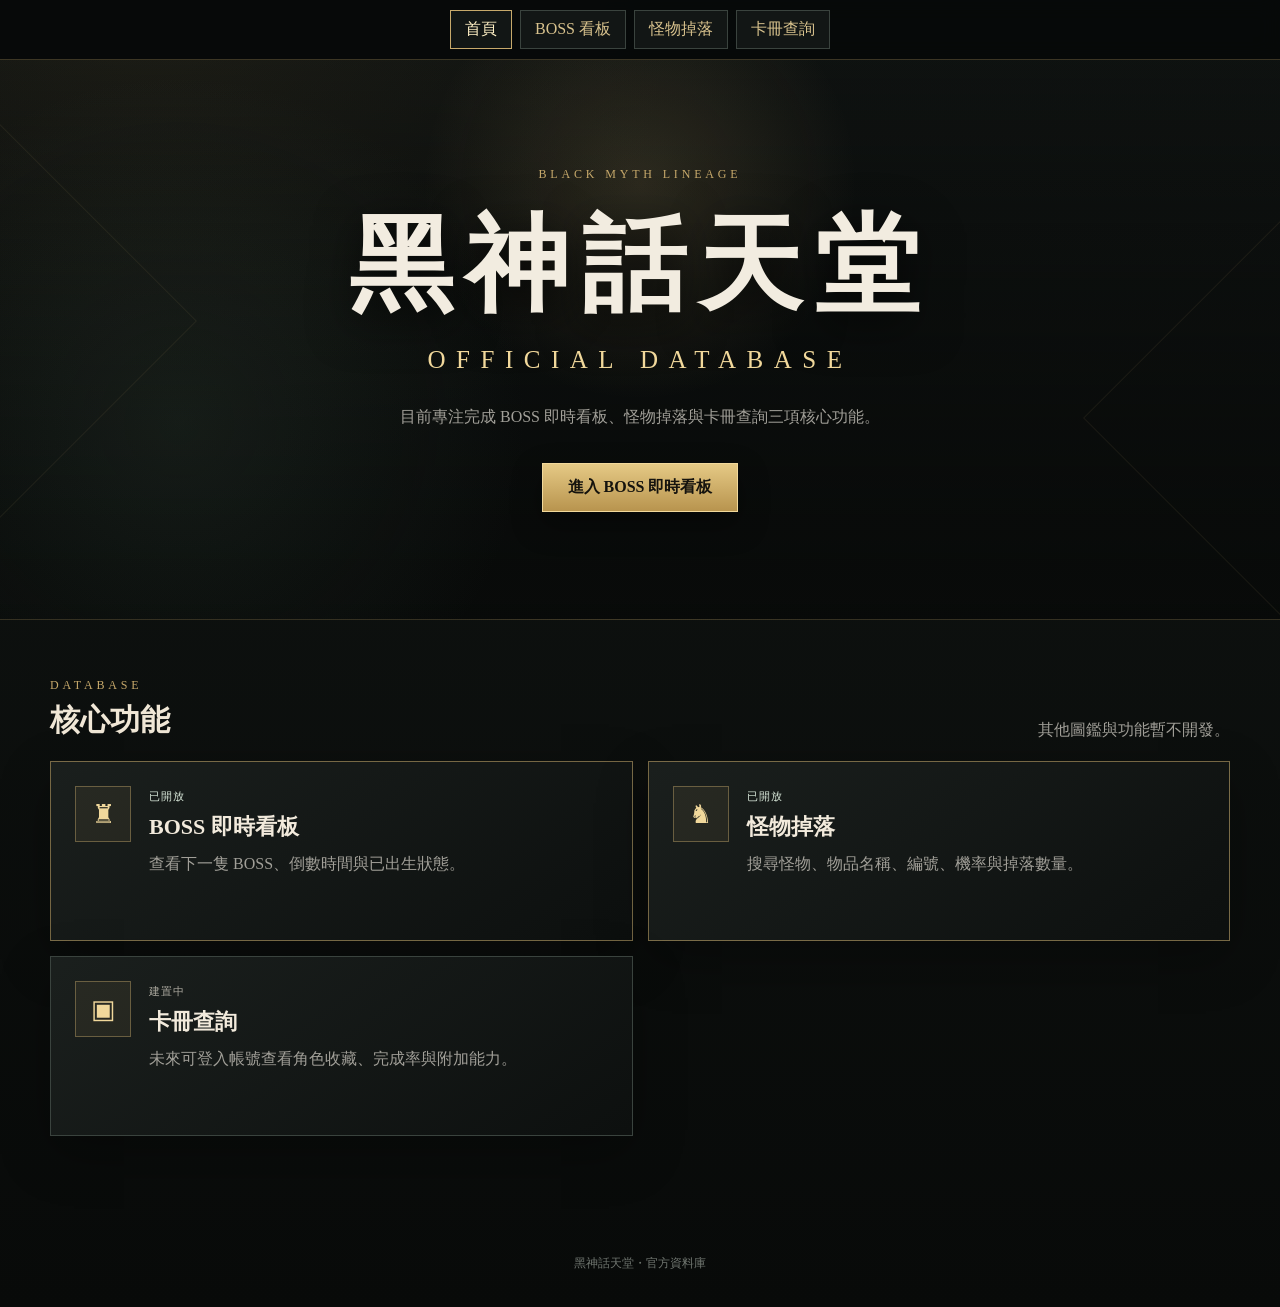
==== commit 663c8726: "加入怪物掉落並移除武器圖鑑" ====
--- a/index.html
+++ b/index.html
@@ -4,14 +4,13 @@
   <meta charset="utf-8">
   <meta name="viewport" content="width=device-width,initial-scale=1">
   <title>黑神話天堂｜官方資料庫</title>
-  <meta name="description" content="黑神話天堂官方資料庫，包含 BOSS 看板、武器圖鑑、怪物掉落與卡冊查詢。">
-  <link rel="stylesheet" href="./css/style.css?v=3">
+  <meta name="description" content="黑神話天堂官方資料庫：BOSS 即時看板、怪物掉落與卡冊查詢。">
+  <link rel="stylesheet" href="./css/style.css?v=4">
 </head>
 <body>
   <nav class="nav">
     <a class="active" href="./">首頁</a>
     <a href="./boss/">BOSS 看板</a>
-    <a href="./weapon/">武器圖鑑</a>
     <a href="./monster/">怪物掉落</a>
     <a href="./cardbook/">卡冊查詢</a>
   </nav>
@@ -21,7 +20,7 @@
       <div class="eyebrow">BLACK MYTH LINEAGE</div>
       <h1>黑神話天堂</h1>
       <div class="home-subtitle">OFFICIAL DATABASE</div>
-      <p>查詢世界 BOSS、武器、怪物掉落與角色卡冊收藏。</p>
+      <p>目前專注完成 BOSS 即時看板、怪物掉落與卡冊查詢三項核心功能。</p>
       <a class="primary-button" href="./boss/">進入 BOSS 即時看板</a>
     </div>
   </header>
@@ -29,66 +28,26 @@
   <main class="wrap home-main">
     <section class="home-section">
       <div class="section-heading">
-        <div>
-          <div class="eyebrow">DATABASE</div>
-          <h2>資料庫功能</h2>
-        </div>
-        <p>各項內容會依開發進度陸續上線。</p>
+        <div><div class="eyebrow">DATABASE</div><h2>核心功能</h2></div>
+        <p>其他圖鑑與功能暫不開發。</p>
       </div>
 
-      <div class="feature-grid">
+      <div class="feature-grid feature-grid-three">
         <a class="feature-card available" href="./boss/">
           <div class="feature-icon">♜</div>
-          <div class="feature-content">
-            <span class="feature-status">已開放</span>
-            <h3>BOSS 即時看板</h3>
-            <p>查詢出生時間、已出生狀態與下一隻 BOSS 倒數。</p>
-          </div>
+          <div class="feature-content"><span class="feature-status">已開放</span><h3>BOSS 即時看板</h3><p>查看下一隻 BOSS、倒數時間與已出生狀態。</p></div>
         </a>
-
-        <a class="feature-card preparing" href="./weapon/">
-          <div class="feature-icon">⚔</div>
-          <div class="feature-content">
-            <span class="feature-status">建置中</span>
-            <h3>武器圖鑑</h3>
-            <p>依武器類型、品質與能力快速搜尋。</p>
-          </div>
+        <a class="feature-card available" href="./monster/">
+          <div class="feature-icon">♞</div>
+          <div class="feature-content"><span class="feature-status">已開放</span><h3>怪物掉落</h3><p>搜尋怪物、物品名稱、編號、機率與掉落數量。</p></div>
         </a>
-
-        <a class="feature-card preparing" href="./monster/">
-          <div class="feature-icon">♞</div>
-          <div class="feature-content">
-            <span class="feature-status">建置中</span>
-            <h3>怪物掉落</h3>
-            <p>搜尋怪物名稱、掉落物與取得來源。</p>
-          </div>
-        </a>
-
         <a class="feature-card preparing" href="./cardbook/">
           <div class="feature-icon">▣</div>
-          <div class="feature-content">
-            <span class="feature-status">建置中</span>
-            <h3>卡冊查詢</h3>
-            <p>登入帳號後查看變身、娃娃收藏與附加能力。</p>
-          </div>
+          <div class="feature-content"><span class="feature-status">建置中</span><h3>卡冊查詢</h3><p>未來可登入帳號查看角色收藏、完成率與附加能力。</p></div>
         </a>
       </div>
     </section>
-
-    <section class="home-section home-note panel">
-      <div>
-        <div class="eyebrow">NOTICE</div>
-        <h2>目前版本</h2>
-      </div>
-      <p>
-        BOSS 看板目前已可使用；即時資料仍為靜態匯出版本。
-        後續串接伺服器 API 後，玩家擊殺 BOSS，頁面才會取得新的重生時間。
-      </p>
-    </section>
   </main>
-
-  <footer class="footer">
-    黑神話天堂・官方資料庫
-  </footer>
+  <footer class="footer">黑神話天堂・官方資料庫</footer>
 </body>
-</html>
+</html>
